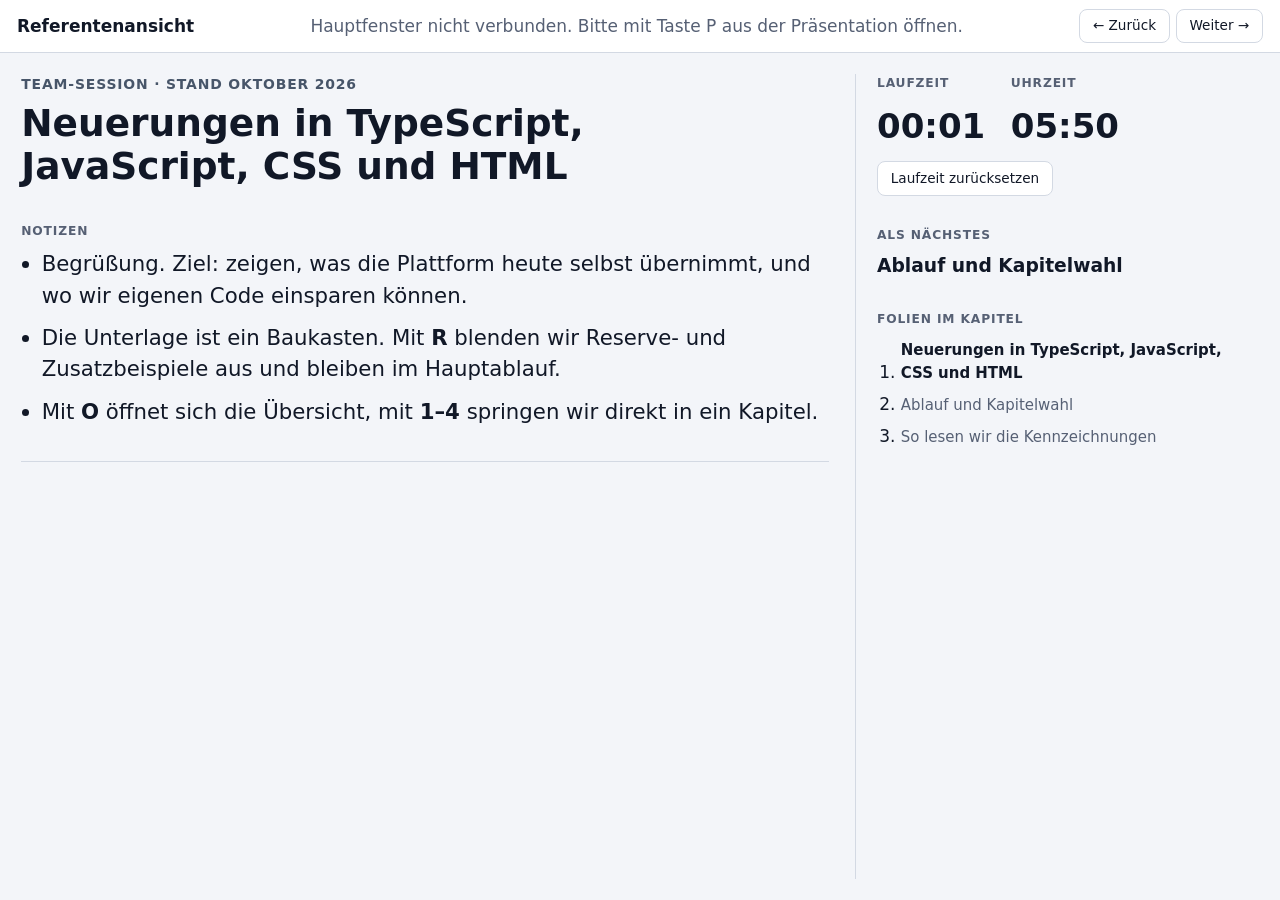
==== presenter.html @ 294f3a38 "Interaktive Präsentation zu Neuerungen in TS, JS, CSS und HTML Statische Präsentation ohne Build-Sch" ====
<!doctype html>
<html lang="de">
<head>
  <meta charset="utf-8">
  <meta name="viewport" content="width=device-width, initial-scale=1">
  <title>Referentenansicht</title>
  <link rel="stylesheet" href="assets/css/presentation.css">
  <link rel="stylesheet" href="assets/css/presenter.css">
</head>
<body class="presenter" data-chapter="start">
  <header class="topbar">
    <strong>Referentenansicht</strong>
    <span class="presenter-status muted"></span>
    <div class="tools">
      <button type="button" data-nav="prev" title="Vorherige Folie (←)">← Zurück</button>
      <button type="button" data-nav="next" title="Nächste Folie (→)">Weiter →</button>
    </div>
  </header>

  <main class="presenter-grid">
    <section class="presenter-current" aria-labelledby="current-title">
      <p class="kicker" id="current-kicker"></p>
      <h1 id="current-title" class="slide-title"></h1>
      <div id="current-badges"></div>
      <h2 class="presenter-label">Notizen</h2>
      <div id="current-notes" class="presenter-notes"></div>
      <div id="current-sources" class="slide-foot"></div>
    </section>

    <aside class="presenter-side">
      <section class="presenter-timer" aria-label="Zeit">
        <div>
          <span class="presenter-label">Laufzeit</span>
          <span id="elapsed" class="presenter-time">00:00</span>
        </div>
        <div>
          <span class="presenter-label">Uhrzeit</span>
          <span id="clock" class="presenter-time"></span>
        </div>
        <button type="button" class="btn" id="timer-reset">Laufzeit zurücksetzen</button>
      </section>
      <section>
        <h2 class="presenter-label">Als Nächstes</h2>
        <p id="next-title" class="presenter-next"></p>
      </section>
      <section>
        <h2 class="presenter-label">Folien im Kapitel</h2>
        <ol id="chapter-list" class="presenter-list"></ol>
      </section>
    </aside>
  </main>

  <script src="assets/js/deck.js"></script>
  <script src="content/start.js"></script>
  <script src="content/typescript.js"></script>
  <script src="content/javascript.js"></script>
  <script src="content/css.js"></script>
  <script src="content/html.js"></script>
  <script src="content/ende.js"></script>
  <script src="assets/js/render.js"></script>
  <script src="assets/js/presenter.js"></script>
</body>
</html>
---- assets/css/presentation.css ----
/* ==========================================================================
   Tokens
   ========================================================================== */

:root {
  color-scheme: light;
  --bg: #f3f5f9;
  --surface: #ffffff;
  --surface-2: #e9edf4;
  --fg: #111827;
  --muted: #566074;
  --border: #d3d9e3;
  --focus: #2563eb;

  --code-bg: #f7f9fc;
  --code-fg: #1f2937;
  --t-comment: #6b7280;
  --t-string: #047857;
  --t-keyword: #7c3aed;
  --t-number: #b45309;
  --t-fn: #1d4ed8;
  --t-type: #0e7490;
  --t-tag: #be123c;
  --t-attr: #9333ea;
  --t-prop: #1d4ed8;
  --t-at: #be123c;

  --new-bg: #dcfce7;   --new-fg: #166534;
  --base-bg: #e0e7ff;  --base-fg: #3730a3;
  --limited-bg: #fef3c7; --limited-fg: #92400e;
  --exp-bg: #fce7f3;   --exp-fg: #9d174d;
  --ok: #15803d;
  --missing: #b91c1c;
  --before: #b45309;
  --after: #15803d;
  --neutral: #64748b;

  --ch-start: #475569;
  --ch-ts: #3178c6;
  --ch-js: #a16207;
  --ch-css: #663399;
  --ch-html: #c2410c;
  --ch-ende: #475569;
  --accent: var(--ch-start);

  --scale: 1;
  --radius: 10px;
  --font: system-ui, -apple-system, "Segoe UI", Roboto, "Helvetica Neue", sans-serif;
  --mono: ui-monospace, "SF Mono", "Cascadia Code", Menlo, Consolas, monospace;
}

@media (prefers-color-scheme: dark) {
  :root:not([data-theme="light"]) {
    color-scheme: dark;
    --bg: #0b1020;
    --surface: #111a2c;
    --surface-2: #19233a;
    --fg: #e6eaf2;
    --muted: #9ba6ba;
    --border: #2a3654;
    --focus: #60a5fa;
    --code-bg: #0d1526;
    --code-fg: #e2e8f0;
    --t-comment: #8b95a7;
    --t-string: #86efac;
    --t-keyword: #c4b5fd;
    --t-number: #fdba74;
    --t-fn: #93c5fd;
    --t-type: #67e8f9;
    --t-tag: #fda4af;
    --t-attr: #d8b4fe;
    --t-prop: #93c5fd;
    --t-at: #fda4af;
    --new-bg: #14532d;   --new-fg: #bbf7d0;
    --base-bg: #312e81;  --base-fg: #c7d2fe;
    --limited-bg: #713f12; --limited-fg: #fde68a;
    --exp-bg: #831843;   --exp-fg: #fbcfe8;
    --ok: #4ade80;
    --missing: #f87171;
    --before: #fbbf24;
    --after: #4ade80;
    --neutral: #94a3b8;
    --ch-start: #94a3b8;
    --ch-ts: #6aa6ea;
    --ch-js: #f7df1e;
    --ch-css: #b48ce8;
    --ch-html: #ff8a5c;
    --ch-ende: #94a3b8;
  }
}

:root[data-theme="dark"] {
  color-scheme: dark;
  --bg: #0b1020;
  --surface: #111a2c;
  --surface-2: #19233a;
  --fg: #e6eaf2;
  --muted: #9ba6ba;
  --border: #2a3654;
  --focus: #60a5fa;
  --code-bg: #0d1526;
  --code-fg: #e2e8f0;
  --t-comment: #8b95a7;
  --t-string: #86efac;
  --t-keyword: #c4b5fd;
  --t-number: #fdba74;
  --t-fn: #93c5fd;
  --t-type: #67e8f9;
  --t-tag: #fda4af;
  --t-attr: #d8b4fe;
  --t-prop: #93c5fd;
  --t-at: #fda4af;
  --new-bg: #14532d;   --new-fg: #bbf7d0;
  --base-bg: #312e81;  --base-fg: #c7d2fe;
  --limited-bg: #713f12; --limited-fg: #fde68a;
  --exp-bg: #831843;   --exp-fg: #fbcfe8;
  --ok: #4ade80;
  --missing: #f87171;
  --before: #fbbf24;
  --after: #4ade80;
  --neutral: #94a3b8;
  --ch-start: #94a3b8;
  --ch-ts: #6aa6ea;
  --ch-js: #f7df1e;
  --ch-css: #b48ce8;
  --ch-html: #ff8a5c;
  --ch-ende: #94a3b8;
}

[data-chapter="start"] { --accent: var(--ch-start); }
[data-chapter="ts"]    { --accent: var(--ch-ts); }
[data-chapter="js"]    { --accent: var(--ch-js); }
[data-chapter="css"]   { --accent: var(--ch-css); }
[data-chapter="html"]  { --accent: var(--ch-html); }
[data-chapter="ende"]  { --accent: var(--ch-ende); }

/* ==========================================================================
   Grundlayout
   ========================================================================== */

*, *::before, *::after { box-sizing: border-box; }

html {
  font-size: calc(17px * var(--scale));
  -webkit-text-size-adjust: 100%;
}

body {
  margin: 0;
  height: 100dvh;
  display: grid;
  grid-template-rows: auto minmax(0, 1fr) auto auto;
  grid-template-columns: minmax(0, 1fr);
  background: var(--bg);
  color: var(--fg);
  font-family: var(--font);
  line-height: 1.55;
}

a { color: var(--focus); }
code {
  font-family: var(--mono);
  font-size: 0.88em;
  background: var(--surface-2);
  border-radius: 4px;
  padding: 0.08em 0.32em;
}
kbd {
  font-family: var(--mono);
  font-size: 0.8em;
  border: 1px solid var(--border);
  border-bottom-width: 2px;
  border-radius: 5px;
  padding: 0.05em 0.4em;
  background: var(--surface);
}
:focus-visible { outline: 2px solid var(--focus); outline-offset: 2px; }

.visually-hidden {
  position: absolute !important;
  width: 1px; height: 1px;
  overflow: hidden;
  clip-path: inset(50%);
  white-space: nowrap;
}

.skip-link {
  position: absolute;
  left: 1rem;
  top: -3rem;
  z-index: 10;
  background: var(--surface);
  padding: 0.5rem 1rem;
  border-radius: var(--radius);
}
.skip-link:focus { top: 0.5rem; }

.muted { color: var(--muted); }

button { font: inherit; color: inherit; }

.btn,
.tools button,
.bottombar button {
  display: inline-flex;
  align-items: center;
  gap: 0.35rem;
  border: 1px solid var(--border);
  background: var(--surface);
  color: var(--fg);
  border-radius: 8px;
  padding: 0.35rem 0.75rem;
  font-size: 0.8rem;
  text-decoration: none;
  cursor: pointer;
  white-space: nowrap;
}
.btn:hover,
.tools button:hover,
.bottombar button:hover:not(:disabled) { border-color: var(--accent); }
.btn-quiet { background: transparent; }
.tools button[aria-pressed="true"] {
  background: var(--accent);
  border-color: var(--accent);
  color: var(--surface);
}
[data-chapter="js"] .tools button[aria-pressed="true"] { color: #111827; }

/* ==========================================================================
   Kopf- und Fußleiste
   ========================================================================== */

.topbar {
  display: flex;
  flex-wrap: wrap;
  align-items: center;
  gap: 0.5rem 1rem;
  padding: 0.5rem 1rem;
  background: var(--surface);
  border-bottom: 1px solid var(--border);
}

.brand {
  border: 0;
  background: none;
  font-weight: 700;
  font-size: 0.95rem;
  cursor: pointer;
  padding: 0.25rem 0;
}
.brand span { color: var(--muted); font-weight: 500; }

.chapters { display: flex; flex-wrap: wrap; gap: 0.25rem; flex: 1; }
.chapters button {
  display: inline-flex;
  align-items: center;
  gap: 0.4rem;
  border: 1px solid transparent;
  background: none;
  border-radius: 999px;
  padding: 0.25rem 0.75rem;
  font-size: 0.82rem;
  cursor: pointer;
  color: var(--muted);
}
.chapters button:hover { color: var(--fg); border-color: var(--border); }
.chapters button[aria-current="true"] {
  color: var(--fg);
  border-color: var(--accent);
  font-weight: 600;
}
.chapters .short { display: none; }

.dot {
  width: 0.6rem;
  height: 0.6rem;
  border-radius: 50%;
  background: var(--accent);
  flex: none;
}
.chapters button[data-chapter="start"] .dot,
.overview-chapter[data-chapter="start"] .dot { background: var(--ch-start); }
.chapters button[data-chapter="ts"] .dot,
.overview-chapter[data-chapter="ts"] .dot { background: var(--ch-ts); }
.chapters button[data-chapter="js"] .dot,
.overview-chapter[data-chapter="js"] .dot { background: var(--ch-js); }
.chapters button[data-chapter="css"] .dot,
.overview-chapter[data-chapter="css"] .dot { background: var(--ch-css); }
.chapters button[data-chapter="html"] .dot,
.overview-chapter[data-chapter="html"] .dot { background: var(--ch-html); }
.chapters button[data-chapter="ende"] .dot,
.overview-chapter[data-chapter="ende"] .dot { background: var(--ch-ende); }

.tools { display: flex; flex-wrap: wrap; gap: 0.35rem; }

.bottombar {
  display: flex;
  align-items: center;
  gap: 0.75rem;
  padding: 0.4rem 1rem;
  background: var(--surface);
  border-top: 1px solid var(--border);
}
.bottombar button:disabled { opacity: 0.4; cursor: default; }
.progress {
  flex: 1;
  height: 4px;
  border-radius: 2px;
  background: var(--surface-2);
  overflow: hidden;
}
.progress-bar {
  height: 100%;
  width: 0;
  background: var(--accent);
  transition: width 200ms ease;
}
.counter {
  font-variant-numeric: tabular-nums;
  font-size: 0.8rem;
  color: var(--muted);
  min-width: 4.5em;
  text-align: center;
}

/* ==========================================================================
   Notizen
   ========================================================================== */

.notes {
  max-height: 34vh;
  overflow: auto;
  background: var(--surface-2);
  border-top: 3px solid var(--accent);
  padding: 0.6rem 1rem 0.8rem;
  font-size: 0.92rem;
}
.notes[hidden] { display: none; }
.notes-head { display: flex; justify-content: space-between; gap: 1rem; color: var(--muted); font-size: 0.8rem; }
.notes-list { margin: 0.35rem 0 0; padding-left: 1.2rem; }
.notes-list li + li { margin-top: 0.25rem; }

/* ==========================================================================
   Folie
   ========================================================================== */

.slide {
  overflow: auto;
  scroll-padding: 1rem;
  outline: none;
}

.slide-inner {
  max-width: 1440px;
  margin: 0 auto;
  padding: clamp(1rem, 2.5vw, 2.25rem) clamp(1rem, 3.5vw, 3.25rem) 3rem;
}

.slide-head { margin-bottom: 1.25rem; }
.kicker {
  margin: 0 0 0.35rem;
  color: var(--accent);
  font-weight: 700;
  font-size: 0.82rem;
  letter-spacing: 0.06em;
  text-transform: uppercase;
}
.slide-title {
  margin: 0;
  font-size: clamp(1.55rem, 1rem + 1.6vw, 2.45rem);
  line-height: 1.15;
  text-wrap: balance;
}
.slide-title code { font-size: 0.85em; }

.badges { display: flex; flex-wrap: wrap; gap: 0.4rem; margin-top: 0.75rem; }
.badge,
.chip {
  display: inline-flex;
  align-items: center;
  gap: 0.3rem;
  border-radius: 999px;
  padding: 0.12rem 0.65rem;
  font-size: 0.74rem;
  font-weight: 600;
  white-space: nowrap;
}
.badge-new { background: var(--new-bg); color: var(--new-fg); }
.badge-base { background: var(--base-bg); color: var(--base-fg); }
.badge-limited { background: var(--limited-bg); color: var(--limited-fg); }
.badge-exp { background: var(--exp-bg); color: var(--exp-fg); }
.chip {
  border: 1px solid var(--border);
  color: var(--muted);
  font-weight: 500;
}
.chip-role { border-style: dashed; color: var(--fg); }
.chip.check.is-ok { color: var(--ok); border-color: currentColor; }
.chip.check.is-missing { color: var(--missing); border-color: currentColor; }

.slide-body > * + * { margin-top: 1rem; }
.slide-body p { margin: 0; max-width: 75ch; }
.slide-body .lead {
  font-size: 1.12rem;
  color: var(--fg);
  max-width: 70ch;
}
.block-heading { font-size: 1.1rem; margin: 1.5rem 0 0; }
.list { margin: 0; padding-left: 1.25rem; max-width: 80ch; }
.list li + li { margin-top: 0.3rem; }

.slide-foot {
  margin-top: 2rem;
  padding-top: 0.9rem;
  border-top: 1px solid var(--border);
  font-size: 0.82rem;
  color: var(--muted);
  display: grid;
  gap: 0.5rem;
}
.slide-foot p { margin: 0; max-width: 100ch; }
.slide-foot strong { color: var(--fg); }
.sources { display: flex; flex-wrap: wrap; gap: 0.25rem 0.75rem; align-items: baseline; }
.sources ul { display: contents; list-style: none; }
.sources li::after { content: "·"; margin-left: 0.75rem; color: var(--border); }
.sources li:last-child::after { content: none; }

.fineprint { font-size: 0.75rem; color: var(--muted); overflow-wrap: anywhere; }

/* Titel- und Kapitelfolien */
.layout-title .slide-head { margin: clamp(1rem, 6vh, 4rem) 0 2rem; }
.layout-title .slide-title { font-size: clamp(2rem, 1rem + 3.4vw, 3.8rem); max-width: 20ch; }
.layout-chapter .slide-title { font-size: clamp(2rem, 1rem + 3vw, 3.4rem); }
.layout-chapter .slide-head { border-left: 6px solid var(--accent); padding-left: 1rem; }

/* Tabellen */
.table-wrap { overflow-x: auto; max-width: 100%; }
.table-wrap table {
  border-collapse: collapse;
  width: 100%;
  font-size: 0.86rem;
  background: var(--surface);
  border: 1px solid var(--border);
  border-radius: var(--radius);
}
.table-wrap th,
.table-wrap td {
  text-align: left;
  vertical-align: top;
  padding: 0.45rem 0.75rem;
  border-bottom: 1px solid var(--border);
}
.table-wrap thead th { background: var(--surface-2); font-size: 0.78rem; }
.table-wrap tr:last-child > * { border-bottom: 0; }
.check-cell { font-weight: 600; white-space: nowrap; }
.check-cell.is-ok { color: var(--ok); }
.check-cell.is-missing { color: var(--missing); }

/* Hinweise */
.callout {
  border-left: 4px solid var(--accent);
  background: var(--surface);
  border-radius: 0 var(--radius) var(--radius) 0;
  padding: 0.7rem 1rem;
  max-width: 90ch;
}
.callout p { margin: 0; }
.callout-title { font-weight: 700; margin-bottom: 0.2rem !important; }
.callout-warn { border-left-color: var(--before); }
.callout-exp { border-left-color: var(--exp-fg); }
.callout-ok { border-left-color: var(--after); }

/* Karten */
.cards {
  display: grid;
  grid-template-columns: repeat(auto-fit, minmax(min(100%, 14rem), 1fr));
  gap: 0.9rem;
}
.card {
  display: flex;
  flex-direction: column;
  gap: 0.3rem;
  text-align: left;
  border: 1px solid var(--border);
  border-top: 5px solid var(--accent);
  background: var(--surface);
  border-radius: var(--radius);
  padding: 0.9rem 1rem;
}
button.card { cursor: pointer; }
button.card:hover { border-color: var(--accent); }
.card-title { font-weight: 700; font-size: 1.05rem; }
.card-text { color: var(--muted); font-size: 0.88rem; }
.card-meta { font-size: 0.75rem; color: var(--accent); font-weight: 700; text-transform: uppercase; letter-spacing: 0.05em; }

/* Legende */
.legend {
  display: grid;
  grid-template-columns: max-content 1fr;
  gap: 0.6rem 1rem;
  margin: 0;
  align-items: baseline;
}
.legend dd { margin: 0; }

/* Spalten */
.columns {
  display: grid;
  grid-template-columns: repeat(auto-fit, minmax(min(100%, 22rem), 1fr));
  gap: 1.25rem;
}
.column > * + * { margin-top: 1rem; }

/* ==========================================================================
   Vergleich und Demos
   ========================================================================== */

.compare {
  display: grid;
  grid-template-columns: repeat(2, minmax(0, 1fr));
  gap: 1.25rem;
}
.compare-side {
  min-width: 0;
  border-top: 4px solid var(--neutral);
  padding-top: 0.55rem;
}
.compare-side > * + * { margin-top: 0.75rem; }
.compare-before { border-top-color: var(--before); }
.compare-after { border-top-color: var(--after); }
.compare-label {
  margin: 0;
  font-size: 0.78rem;
  text-transform: uppercase;
  letter-spacing: 0.06em;
}
.compare-before .compare-label { color: var(--before); }
.compare-after .compare-label { color: var(--after); }

.demo {
  display: grid;
  grid-template-columns: minmax(0, 1.05fr) minmax(0, 1fr);
  gap: 1rem;
  align-items: start;
}
.demo.stack { grid-template-columns: minmax(0, 1fr); }
.demo-code,
.demo-result { display: flex; flex-direction: column; gap: 0.6rem; min-width: 0; }

.editor {
  border: 1px solid var(--border);
  border-radius: var(--radius);
  background: var(--code-bg);
  overflow: hidden;
}
.editor:focus-within { outline: 2px solid var(--focus); outline-offset: 1px; }
.editor-head,
.result-head {
  display: flex;
  justify-content: space-between;
  gap: 1rem;
  font-size: 0.68rem;
  font-weight: 700;
  letter-spacing: 0.07em;
  text-transform: uppercase;
  color: var(--muted);
}
.editor-head { padding: 0.4rem 0.9rem; border-bottom: 1px solid var(--border); }
.editor-hint { font-weight: 500; letter-spacing: 0.02em; text-transform: none; }
.editor.is-static .editor-head { display: none; }
.editor.is-static .editor-head:has(.editor-lang:not(:empty)) { display: flex; }

.editor-body { position: relative; }
.editor-hl,
.editor-input {
  margin: 0;
  padding: 0.75rem 0.95rem;
  font-family: var(--mono);
  font-size: 0.8rem;
  line-height: 1.55;
  font-variant-ligatures: none;
  letter-spacing: 0;
  white-space: pre-wrap;
  overflow-wrap: anywhere;
  word-break: normal;
  tab-size: 2;
}
.editor-hl { color: var(--code-fg); min-height: 2.5rem; }
.editor-input {
  position: absolute;
  inset: 0;
  width: 100%;
  height: 100%;
  border: 0;
  background: transparent;
  color: transparent;
  caret-color: var(--fg);
  resize: none;
  overflow: hidden;
  outline: none;
}
.editor-input::selection { background: color-mix(in srgb, var(--focus) 30%, transparent); }

.t-comment { color: var(--t-comment); font-style: italic; }
.t-string { color: var(--t-string); }
.t-keyword { color: var(--t-keyword); }
.t-number { color: var(--t-number); }
.t-fn { color: var(--t-fn); }
.t-type { color: var(--t-type); }
.t-tag { color: var(--t-tag); }
.t-attr { color: var(--t-attr); }
.t-prop { color: var(--t-prop); }
.t-at { color: var(--t-at); font-weight: 600; }

.demo-toolbar { display: flex; flex-wrap: wrap; gap: 0.45rem; align-items: center; }
.demo-hint { font-size: 0.72rem; color: var(--muted); }

.result-frame {
  border: 1px solid var(--border);
  border-radius: var(--radius);
  overflow: hidden;
  background: #ffffff;
  resize: vertical;
  min-height: 120px;
}
.result-frame iframe { display: block; width: 100%; height: 100%; border: 0; }

.console {
  border: 1px solid var(--border);
  border-radius: var(--radius);
  background: var(--code-bg);
  overflow: hidden;
}
.console .result-head { padding: 0.4rem 0.9rem; border-bottom: 1px solid var(--border); }
.demo-web .console.is-empty { display: none; }
.console-body {
  max-height: 20rem;
  overflow: auto;
  font-family: var(--mono);
  font-size: 0.8rem;
}
.console-line {
  padding: 0.3rem 0.9rem;
  white-space: pre-wrap;
  overflow-wrap: anywhere;
  border-bottom: 1px solid color-mix(in srgb, var(--border) 55%, transparent);
}
.console-line:last-child { border-bottom: 0; }
.level-error { color: var(--missing); }
.level-warn { color: var(--before); }
.console-empty { padding: 0.45rem 0.9rem; color: var(--muted); font-style: italic; font-family: var(--font); }
.console-table { border-collapse: collapse; }
.console-table th { text-align: left; font-weight: 500; padding: 0.1rem 1.25rem 0.1rem 0; color: var(--muted); }
.console-table td { padding: 0.1rem 0; }
.console-table .is-true { color: var(--ok); }
.console-table .is-false { color: var(--missing); }

/* ==========================================================================
   Dialoge
   ========================================================================== */

.sheet {
  width: min(1100px, calc(100vw - 32px));
  max-height: calc(100dvh - 48px);
  border: 1px solid var(--border);
  border-radius: 14px;
  background: var(--surface);
  color: var(--fg);
  padding: 1rem 1.25rem 1.5rem;
}
.sheet-narrow { width: min(640px, calc(100vw - 32px)); }
.sheet::backdrop { background: rgb(5 10 20 / 0.55); }
.sheet-head { display: flex; justify-content: space-between; align-items: center; gap: 1rem; }
.sheet-head h2 { margin: 0; font-size: 1.2rem; }
.sheet-head form { margin: 0; }

.overview-body {
  display: grid;
  grid-template-columns: repeat(auto-fill, minmax(min(100%, 19rem), 1fr));
  gap: 1rem 1.5rem;
}
.overview-chapter h3 {
  display: flex;
  align-items: center;
  gap: 0.5rem;
  margin: 0.5rem 0;
  font-size: 0.95rem;
}
.overview-chapter ol { list-style: none; margin: 0; padding: 0; display: grid; gap: 0.3rem; }
.overview-item {
  width: 100%;
  text-align: left;
  border: 1px solid var(--border);
  background: var(--surface);
  border-radius: 8px;
  padding: 0.45rem 0.65rem;
  cursor: pointer;
}
.overview-item:hover { border-color: var(--accent); }
.overview-item[aria-current="true"] { border-color: var(--focus); box-shadow: inset 4px 0 0 var(--focus); }
.overview-title { display: block; font-size: 0.85rem; font-weight: 600; }
.overview-item .badges { margin-top: 0.3rem; gap: 0.25rem; }
.overview-item .badge,
.overview-item .chip { font-size: 0.65rem; padding: 0.05rem 0.45rem; }

.help-keys {
  display: grid;
  grid-template-columns: max-content 1fr;
  gap: 0.5rem 1rem;
  font-size: 0.9rem;
}
.help-keys dd { margin: 0; }

/* ==========================================================================
   Übergänge und Bewegung
   ========================================================================== */

::view-transition-old(root),
::view-transition-new(root) { animation-duration: 160ms; }

@media (prefers-reduced-motion: reduce) {
  .progress-bar { transition: none; }
}

/* ==========================================================================
   Schmale Bildschirme
   ========================================================================== */

@media (max-width: 1000px) {
  .compare,
  .demo { grid-template-columns: minmax(0, 1fr); }
}

@media (max-width: 1180px) {
  .chapters .long { display: none; }
  .chapters .short { display: inline; }
}

@media (max-width: 760px) {
  .topbar { padding: 0.4rem 16px; gap: 0.35rem 0.75rem; }
  .chapters,
  .tools {
    flex: 1 1 100%;
    min-width: 0;
    flex-wrap: nowrap;
    overflow-x: auto;
    scrollbar-width: none;
  }
  .chapters button { padding: 0.25rem 0.6rem; }
  .tools button { flex: none; }
  .slide-inner { padding: 1rem 16px 2.5rem; }
  .legend,
  .help-keys { grid-template-columns: 1fr; }
  .legend dd,
  .help-keys dd { margin-bottom: 0.5rem; }
}

@media print {
  .topbar, .bottombar, .notes, .demo-toolbar { display: none; }
  body { display: block; height: auto; }
}
---- assets/css/presenter.css ----
/* Referentenansicht, ergänzt presentation.css */

.presenter { grid-template-rows: auto minmax(0, 1fr); }
.presenter .topbar { justify-content: space-between; }

.presenter-grid {
  display: grid;
  grid-template-columns: minmax(0, 2fr) minmax(16rem, 1fr);
  gap: 1.5rem;
  padding: 1.25rem;
  overflow: auto;
}

.presenter-current { min-width: 0; }
.presenter-label {
  display: block;
  margin: 1.25rem 0 0.4rem;
  font-size: 0.72rem;
  font-weight: 700;
  letter-spacing: 0.07em;
  text-transform: uppercase;
  color: var(--muted);
}
.presenter-notes { font-size: 1.25rem; line-height: 1.5; }
.presenter-notes li + li { margin-top: 0.6rem; }

.presenter-side {
  display: flex;
  flex-direction: column;
  gap: 0.5rem;
  border-left: 1px solid var(--border);
  padding-left: 1.25rem;
}
.presenter-timer {
  display: flex;
  flex-wrap: wrap;
  gap: 0.5rem 1.5rem;
  align-items: end;
}
.presenter-timer .presenter-label { margin-top: 0; }
.presenter-time { font-size: 2rem; font-weight: 700; font-variant-numeric: tabular-nums; }
.presenter-next { font-size: 1.1rem; font-weight: 600; margin: 0; }

.presenter-list { margin: 0; padding-left: 1.4rem; display: grid; gap: 0.2rem; }
.presenter-list button {
  border: 0;
  background: none;
  text-align: left;
  padding: 0.15rem 0;
  cursor: pointer;
  color: var(--muted);
  font-size: 0.88rem;
}
.presenter-list button[aria-current="true"] { color: var(--fg); font-weight: 700; }

@media (max-width: 800px) {
  .presenter-grid { grid-template-columns: 1fr; padding: 1rem 16px; }
  .presenter-side { border-left: 0; padding-left: 0; border-top: 1px solid var(--border); }
}
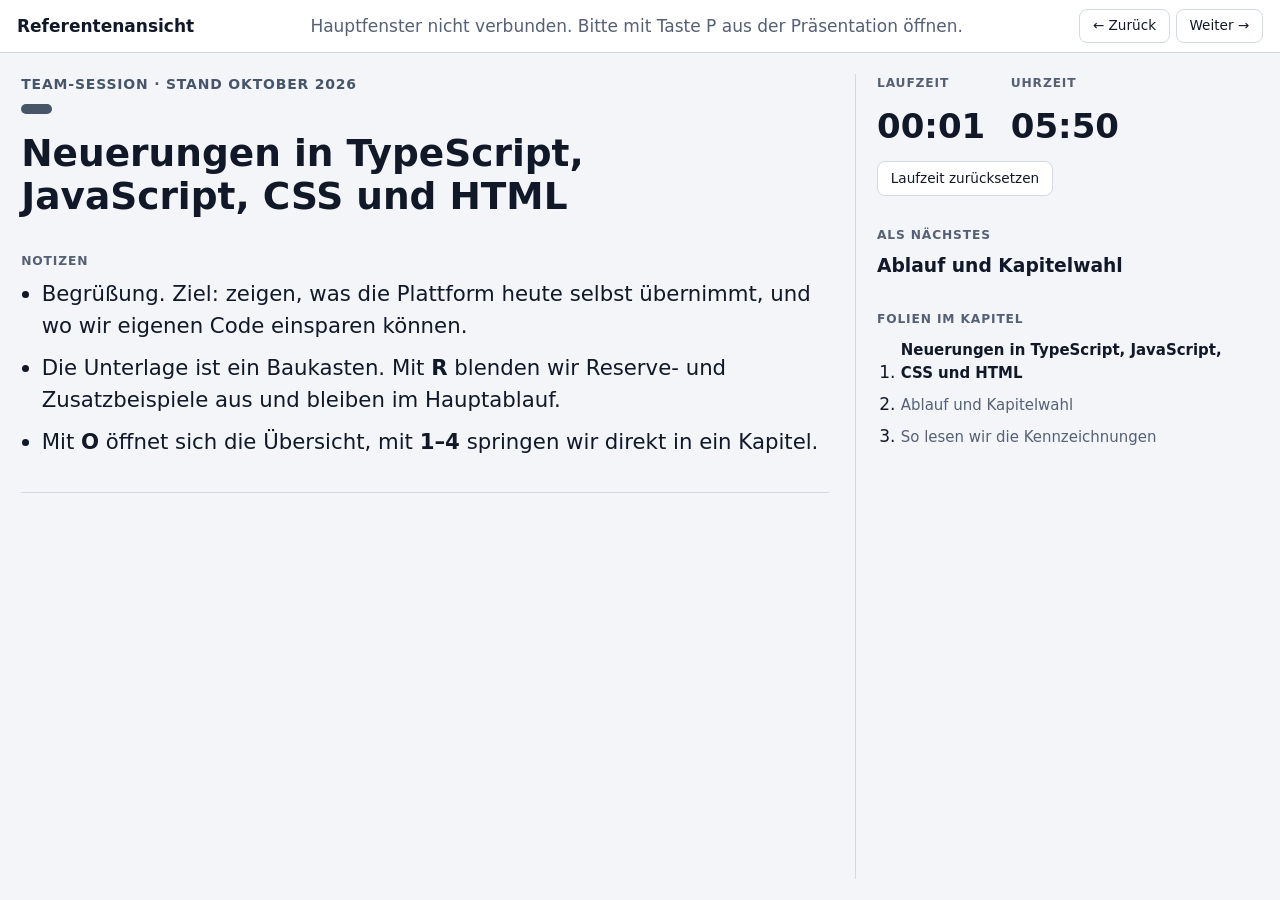
==== commit 57a1a39a: "Thema jeder Feature-Folie prominent anzeigen Neues Feld topic in den Foliendaten. Das Feature ersche" ====
--- a/presenter.html
+++ b/presenter.html
@@ -20,6 +20,7 @@
   <main class="presenter-grid">
     <section class="presenter-current" aria-labelledby="current-title">
       <p class="kicker" id="current-kicker"></p>
+      <p class="topic" id="current-topic" hidden></p>
       <h1 id="current-title" class="slide-title"></h1>
       <div id="current-badges"></div>
       <h2 class="presenter-label">Notizen</h2>
--- a/assets/css/presentation.css
+++ b/assets/css/presentation.css
@@ -12,18 +12,19 @@
   --border: #d3d9e3;
   --focus: #2563eb;
 
-  --code-bg: #f7f9fc;
-  --code-fg: #1f2937;
-  --t-comment: #6b7280;
-  --t-string: #047857;
-  --t-keyword: #7c3aed;
-  --t-number: #b45309;
-  --t-fn: #1d4ed8;
-  --t-type: #0e7490;
-  --t-tag: #be123c;
-  --t-attr: #9333ea;
-  --t-prop: #1d4ed8;
-  --t-at: #be123c;
+  /* Code steht in beiden Farbschemata auf dunklem Grund, damit er sich vom Text abhebt */
+  --code-bg: #0f172a;
+  --code-fg: #e2e8f0;
+  --t-comment: #8b95a7;
+  --t-string: #86efac;
+  --t-keyword: #c4b5fd;
+  --t-number: #fdba74;
+  --t-fn: #93c5fd;
+  --t-type: #67e8f9;
+  --t-tag: #fda4af;
+  --t-attr: #d8b4fe;
+  --t-prop: #93c5fd;
+  --t-at: #fda4af;
 
   --new-bg: #dcfce7;   --new-fg: #166534;
   --base-bg: #e0e7ff;  --base-fg: #3730a3;
@@ -59,7 +60,7 @@
     --muted: #9ba6ba;
     --border: #2a3654;
     --focus: #60a5fa;
-    --code-bg: #0d1526;
+    --code-bg: #1a2440;
     --code-fg: #e2e8f0;
     --t-comment: #8b95a7;
     --t-string: #86efac;
@@ -98,7 +99,7 @@
   --muted: #9ba6ba;
   --border: #2a3654;
   --focus: #60a5fa;
-  --code-bg: #0d1526;
+  --code-bg: #1a2440;
   --code-fg: #e2e8f0;
   --t-comment: #8b95a7;
   --t-string: #86efac;
@@ -161,9 +162,12 @@
 code {
   font-family: var(--mono);
   font-size: 0.88em;
-  background: var(--surface-2);
+  font-weight: 600;
+  color: color-mix(in srgb, var(--accent) 80%, var(--fg));
+  background: color-mix(in srgb, var(--accent) 12%, var(--surface));
+  border: 1px solid color-mix(in srgb, var(--accent) 25%, transparent);
   border-radius: 4px;
-  padding: 0.08em 0.32em;
+  padding: 0.02em 0.32em;
 }
 kbd {
   font-family: var(--mono);
@@ -224,7 +228,6 @@
   border-color: var(--accent);
   color: var(--surface);
 }
-[data-chapter="js"] .tools button[aria-pressed="true"] { color: #111827; }
 
 /* ==========================================================================
    Kopf- und Fußleiste
@@ -365,6 +368,27 @@
   letter-spacing: 0.06em;
   text-transform: uppercase;
 }
+/* Das eigentliche Feature einer Folie, groß und auf einen Blick erkennbar */
+.topic {
+  display: inline-flex;
+  flex-wrap: wrap;
+  align-items: center;
+  gap: 0.15em 0.5em;
+  margin: 0.15rem 0 0.6rem;
+  padding: 0.3rem 0.9rem;
+  border-radius: 8px;
+  background: var(--accent);
+  color: var(--surface);
+  font-family: var(--mono);
+  font-size: clamp(1.15rem, 0.9rem + 1vw, 1.7rem);
+  font-weight: 700;
+  line-height: 1.3;
+}
+.topic code {
+  all: unset;
+  font: inherit;
+}
+
 .slide-title {
   margin: 0;
   font-size: clamp(1.55rem, 1rem + 1.6vw, 2.45rem);
@@ -546,6 +570,20 @@
 .demo.stack { grid-template-columns: minmax(0, 1fr); }
 .demo-code,
 .demo-result { display: flex; flex-direction: column; gap: 0.6rem; min-width: 0; }
+
+/* Codeflächen sind immer dunkel: eigene Farben für Rahmen, Text und Meldungen */
+.editor,
+.console {
+  --fg: var(--code-fg);
+  --muted: #94a3b8;
+  --border: #2c3a57;
+  --focus: #60a5fa;
+  --before: #fbbf24;
+  --missing: #f87171;
+  --ok: #4ade80;
+  color: var(--code-fg);
+  box-shadow: 0 1px 2px rgb(15 23 42 / 0.12), 0 4px 14px rgb(15 23 42 / 0.12);
+}
 
 .editor {
   border: 1px solid var(--border);
@@ -699,6 +737,14 @@
 .overview-item:hover { border-color: var(--accent); }
 .overview-item[aria-current="true"] { border-color: var(--focus); box-shadow: inset 4px 0 0 var(--focus); }
 .overview-title { display: block; font-size: 0.85rem; font-weight: 600; }
+.overview-topic {
+  display: block;
+  font-family: var(--mono);
+  font-size: 0.78rem;
+  font-weight: 700;
+  color: var(--accent);
+}
+.overview-topic code { all: unset; }
 .overview-item .badges { margin-top: 0.3rem; gap: 0.25rem; }
 .overview-item .badge,
 .overview-item .chip { font-size: 0.65rem; padding: 0.05rem 0.45rem; }
